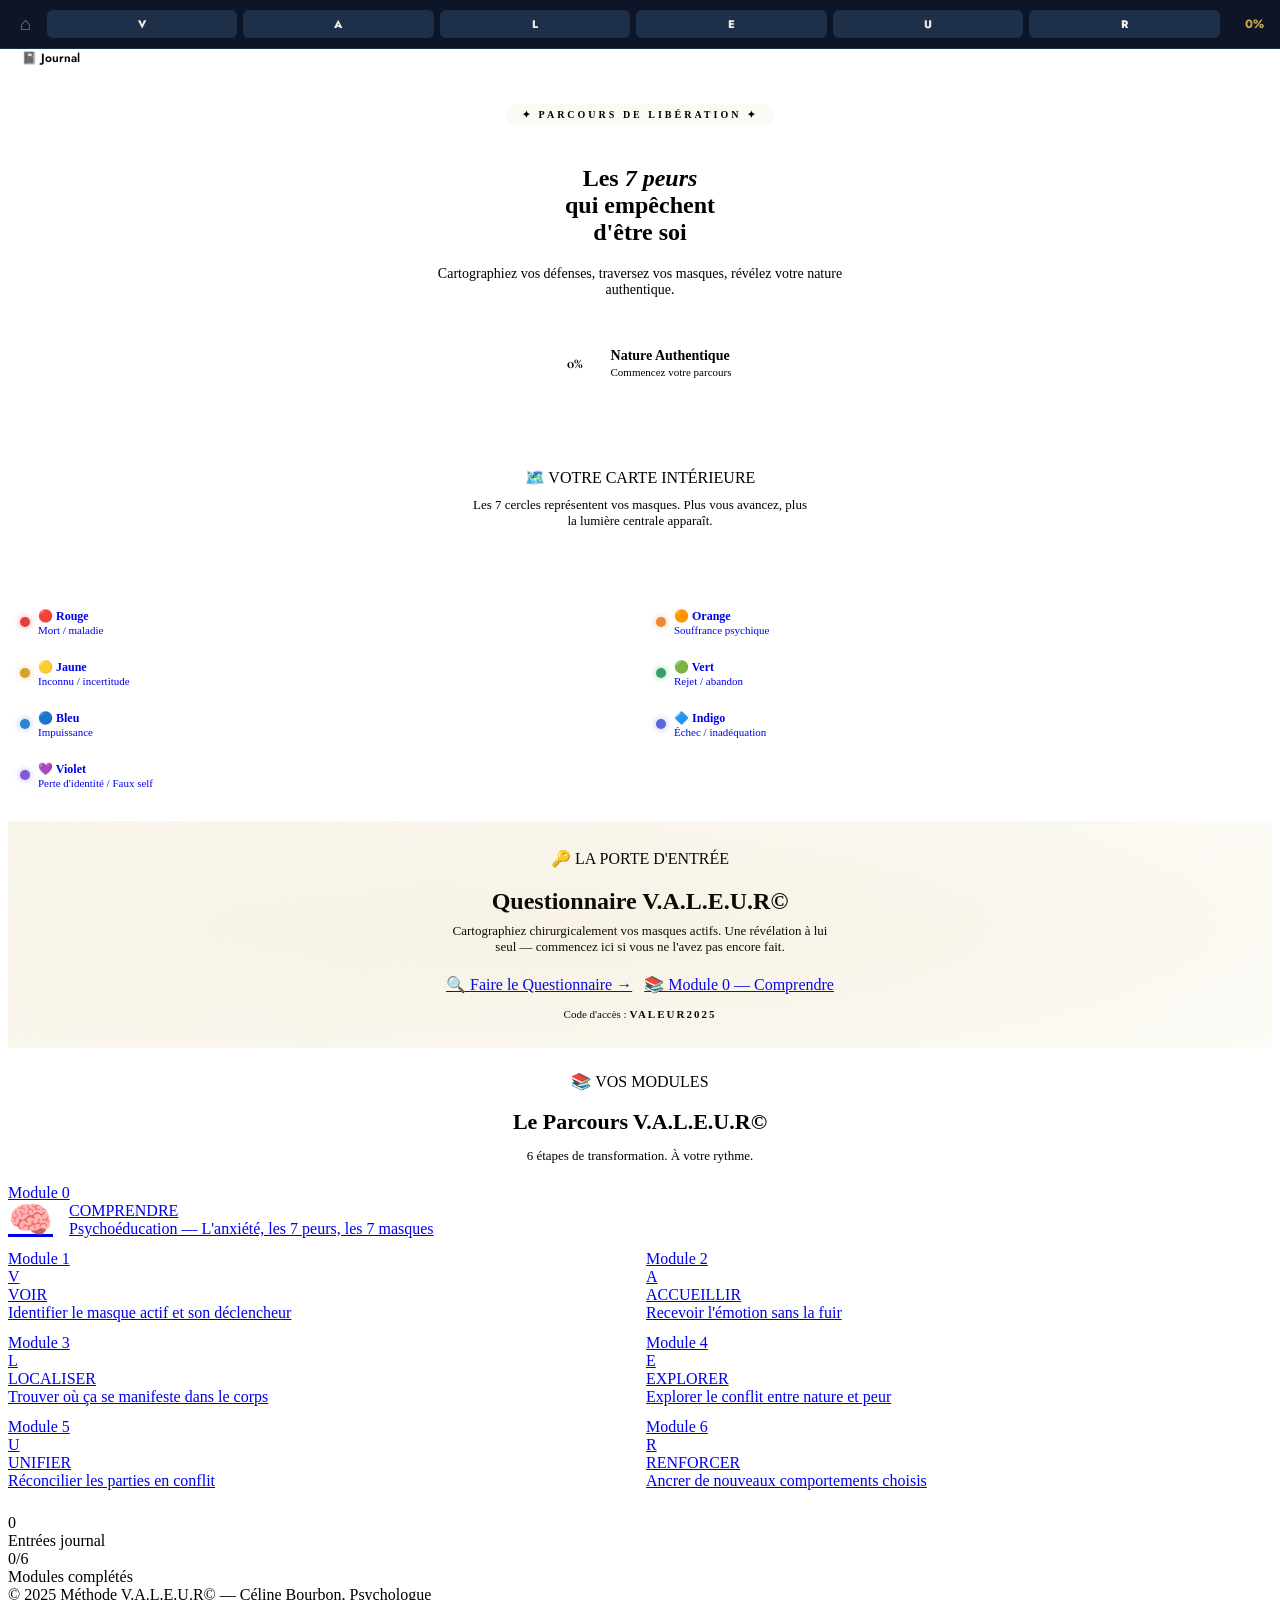
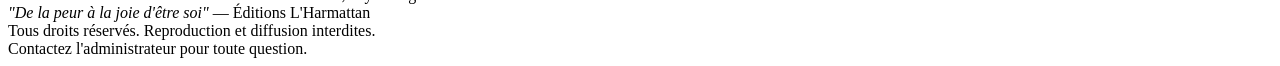
==== index.html @ 1b4cd6dc "Add files via upload" ====
<!DOCTYPE html>
<html lang="fr">
<head>
  <meta charset="UTF-8"/>
  <meta name="viewport" content="width=device-width,initial-scale=1,maximum-scale=1"/>
  <meta name="robots" content="noindex,nofollow"/>
  <meta name="description" content="Méthode V.A.L.E.U.R© — Parcours de libération des 7 peurs universelles"/>
  <title>V.A.L.E.U.R© — Tableau de Bord</title>

  <!-- Fonts -->
  <link rel="preconnect" href="https://fonts.googleapis.com"/>
  <link rel="preconnect" href="https://fonts.gstatic.com" crossorigin/>
  <link href="https://fonts.googleapis.com/css2?family=Cormorant+Garamond:ital,wght@0,300;0,400;0,600;0,700;1,400;1,600&family=Jost:wght@300;400;500;600;700;800&display=swap" rel="stylesheet"/>

  <!-- Design System -->
  <link rel="stylesheet" href="assets/css/design-system.css"/>

  <!-- valeur-config -->
  <script src="valeur-config.js"></script>

  <style>
    /* ── HERO GRADIENT ─────────────────────────────────────────── */
    .hero-section {
      text-align:center;
      padding:32px 0 24px;
    }
    .hero-eyebrow {
      display:inline-flex;
      align-items:center;
      gap:8px;
      font-size:10px;
      font-weight:700;
      letter-spacing:3px;
      text-transform:uppercase;
      color:var(--gold);
      border:1px solid var(--border-gold);
      padding:5px 16px;
      border-radius:20px;
      background:rgba(201,168,76,0.06);
      margin-bottom:20px;
    }
    .nature-badge {
      display:inline-flex;
      align-items:center;
      gap:10px;
      background:rgba(255,255,255,0.04);
      border:1px solid rgba(255,255,255,0.12);
      border-radius:var(--r-xl);
      padding:14px 24px;
      margin:24px 0 16px;
    }
    .nature-progress-ring {
      position:relative;
      width:52px; height:52px;
      flex-shrink:0;
    }
    .nature-progress-ring svg { transform:rotate(-90deg); }
    .nature-pct-text {
      position:absolute;
      inset:0;
      display:flex;
      align-items:center;
      justify-content:center;
      font-family:'Cormorant Garamond',serif;
      font-size:15px;
      font-weight:700;
      color:var(--gold);
    }
    .nature-label {
      text-align:left;
    }
    .nature-label-title {
      font-size:14px;
      font-weight:700;
      color:var(--text-bright);
      margin-bottom:2px;
    }
    .nature-label-sub {
      font-size:11px;
      color:var(--text-muted);
    }
    /* ── CARTE CONTAINER ─────────────────────────────────────── */
    .carte-section {
      margin:24px 0;
    }
    .carte-wrapper {
      position:relative;
      max-width:320px;
      margin:0 auto;
      padding:24px;
    }
    .carte-legend {
      display:grid;
      grid-template-columns:1fr 1fr;
      gap:8px;
      margin-top:16px;
    }
    .legend-item {
      display:flex;
      align-items:center;
      gap:8px;
      padding:8px 12px;
      background:var(--glass-bg);
      border:1px solid var(--glass-border);
      border-radius:var(--r-sm);
      cursor:pointer;
      transition:all var(--t-fast);
      text-decoration:none;
    }
    .legend-item:hover {
      border-color:var(--glass-border-2);
      background:var(--glass-bg-2);
    }
    .legend-dot {
      width:10px; height:10px;
      border-radius:50%;
      flex-shrink:0;
    }
    .legend-text { font-size:11px; color:var(--text-muted); }
    .legend-text strong { display:block; font-size:12px; color:var(--text-main); font-weight:600; }
    /* ── QUESTIONNAIRE CTA ────────────────────────────────────── */
    .questionnaire-cta {
      background:linear-gradient(135deg,rgba(201,168,76,0.1),rgba(201,168,76,0.04));
      border:1px solid var(--border-gold);
      border-radius:var(--r-xl);
      padding:28px 24px;
      text-align:center;
      margin:24px 0;
      position:relative;
      overflow:hidden;
    }
    .questionnaire-cta::before {
      content:'';
      position:absolute;
      top:-50%; left:-50%;
      width:200%; height:200%;
      background:radial-gradient(ellipse 40% 40% at 50% 50%,rgba(201,168,76,0.08),transparent);
      pointer-events:none;
    }
    /* ── MODULE GRID ─────────────────────────────────────────── */
    .modules-grid {
      display:grid;
      grid-template-columns:repeat(2,1fr);
      gap:12px;
    }
    .module-0-card {
      grid-column:1/-1;
    }
    @media(max-width:400px) {
      .modules-grid { grid-template-columns:1fr; }
      .module-0-card { grid-column:auto; }
      .carte-legend { grid-template-columns:1fr; }
    }
  </style>
</head>
<body>
  <div class="bg-mesh"></div>

  <!-- STICKY HEADER -->
  <header class="glass-header">
    <div class="header-logo">V.A.L.E.U.R©</div>
    <div class="header-subtitle">Méthode Céline Bourbon</div>
    <div class="header-spacer"></div>
    <button onclick="VALEUR_JOURNAL.open()" style="background:none;border:1px solid var(--border-gold);border-radius:20px;padding:5px 14px;color:var(--gold);font-size:12px;font-weight:600;cursor:pointer;font-family:'Jost',sans-serif;display:flex;align-items:center;gap:6px;">
      📓 Journal
    </button>
  </header>

  <!-- PROGRESS BAR -->
  <div id="valeur-progress-bar"></div>

  <main class="page-content">

    <!-- HERO -->
    <section class="hero-section animate-in">
      <div class="hero-eyebrow">✦ Parcours de Libération ✦</div>
      <h1 class="display-title">
        Les <em>7 peurs</em><br/>qui empêchent<br/>d'être soi
      </h1>
      <p class="text-muted" style="max-width:440px;margin:16px auto 0;font-size:14px;">
        Cartographiez vos défenses, traversez vos masques, révélez votre nature authentique.
      </p>

      <!-- NATURE AUTHENTIQUE PROGRESS -->
      <div class="nature-badge animate-in-2" id="nature-badge">
        <div class="nature-progress-ring">
          <svg width="52" height="52" viewBox="0 0 52 52">
            <circle cx="26" cy="26" r="21" fill="none" stroke="rgba(255,255,255,0.08)" stroke-width="3"/>
            <circle id="nature-ring-progress" cx="26" cy="26" r="21" fill="none"
              stroke="#c9a84c" stroke-width="3"
              stroke-dasharray="131.9" stroke-dashoffset="131.9"
              stroke-linecap="round"
              style="transition:stroke-dashoffset 1s cubic-bezier(0.34,1.56,0.64,1) 0.5s;"/>
          </svg>
          <div class="nature-pct-text" id="nature-pct-display">0%</div>
        </div>
        <div class="nature-label">
          <div class="nature-label-title">Nature Authentique</div>
          <div class="nature-label-sub" id="nature-phase-text">Commencez votre parcours</div>
        </div>
      </div>
    </section>

    <div class="gold-divider animate-in-2"></div>

    <!-- CARTE DES 7 MASQUES -->
    <section class="carte-section animate-in-3">
      <div style="text-align:center;margin-bottom:16px;">
        <div class="label-gold" style="margin-bottom:10px;">🗺️ VOTRE CARTE INTÉRIEURE</div>
        <p class="text-muted" style="font-size:13px;max-width:340px;margin:0 auto;">Les 7 cercles représentent vos masques. Plus vous avancez, plus la lumière centrale apparaît.</p>
      </div>

      <div class="glass-card glass-card-gold carte-wrapper" style="padding:20px;">
        <div id="carte-masques"></div>
      </div>

      <!-- Legend -->
      <div class="carte-legend" style="margin-top:16px;">
        <a class="legend-item" href="module1.html">
          <div class="legend-dot" style="background:#e53e3e;box-shadow:0 0 6px #e53e3e88;"></div>
          <div class="legend-text"><strong>🔴 Rouge</strong>Mort / maladie</div>
        </a>
        <a class="legend-item" href="module2.html">
          <div class="legend-dot" style="background:#ed8936;box-shadow:0 0 6px #ed893688;"></div>
          <div class="legend-text"><strong>🟠 Orange</strong>Souffrance psychique</div>
        </a>
        <a class="legend-item" href="module3.html">
          <div class="legend-dot" style="background:#d69e2e;box-shadow:0 0 6px #d69e2e88;"></div>
          <div class="legend-text"><strong>🟡 Jaune</strong>Inconnu / incertitude</div>
        </a>
        <a class="legend-item" href="module4.html">
          <div class="legend-dot" style="background:#38a169;box-shadow:0 0 6px #38a16988;"></div>
          <div class="legend-text"><strong>🟢 Vert</strong>Rejet / abandon</div>
        </a>
        <a class="legend-item" href="module5.html">
          <div class="legend-dot" style="background:#3182ce;box-shadow:0 0 6px #3182ce88;"></div>
          <div class="legend-text"><strong>🔵 Bleu</strong>Impuissance</div>
        </a>
        <a class="legend-item" href="module6.html">
          <div class="legend-dot" style="background:#5a67d8;box-shadow:0 0 6px #5a67d888;"></div>
          <div class="legend-text"><strong>🔷 Indigo</strong>Échec / inadéquation</div>
        </a>
        <a class="legend-item" style="grid-column:1/-1;" href="module7.html">
          <div class="legend-dot" style="background:#805ad5;box-shadow:0 0 6px #805ad588;"></div>
          <div class="legend-text"><strong>💜 Violet</strong>Perte d'identité / Faux self</div>
        </a>
      </div>
    </section>

    <div class="gold-divider"></div>

    <!-- QUESTIONNAIRE CTA -->
    <section class="questionnaire-cta animate-in-4">
      <div class="label-gold" style="margin:0 auto 16px;width:fit-content;">🔑 LA PORTE D'ENTRÉE</div>
      <h2 class="section-title" style="font-size:24px;margin-bottom:8px;">Questionnaire V.A.L.E.U.R©</h2>
      <p class="text-muted" style="font-size:13px;max-width:380px;margin:0 auto 20px;">
        Cartographiez chirurgicalement vos masques actifs. Une révélation à lui seul — commencez ici si vous ne l'avez pas encore fait.
      </p>
      <div style="display:flex;gap:12px;justify-content:center;flex-wrap:wrap;">
        <a href="https://celinebourbon-ux.github.io/Questionnaire-Valeur-V4/" target="_blank" rel="noopener" class="btn-primary">
          🔍 Faire le Questionnaire →
        </a>
        <a href="module0.html" class="btn-glass">
          📚 Module 0 — Comprendre
        </a>
      </div>
      <div style="margin-top:14px;font-size:11px;color:var(--text-dim);">Code d'accès : <span style="color:var(--gold);font-weight:700;letter-spacing:2px;">VALEUR2025</span></div>
    </section>

    <!-- MODULES -->
    <section style="margin-top:8px;">
      <div style="text-align:center;margin-bottom:20px;">
        <div class="label-gold" style="margin-bottom:10px;">📚 VOS MODULES</div>
        <h2 class="section-title" style="font-size:22px;margin-bottom:4px;">Le Parcours V.A.L.E.U.R©</h2>
        <p class="text-muted" style="font-size:13px;">6 étapes de transformation. À votre rythme.</p>
      </div>

      <div class="modules-grid" id="modules-grid">
        <!-- Module 0 -->
        <a href="module0.html" class="module-card module-0-card animate-in-2" style="--module-color:#c9a84c;--module-color-glow:rgba(201,168,76,0.15)">
          <div class="module-number">Module 0</div>
          <div style="display:flex;align-items:center;gap:16px;">
            <div style="font-size:36px;line-height:1;">🧠</div>
            <div>
              <div class="module-name">COMPRENDRE</div>
              <div class="module-desc">Psychoéducation — L'anxiété, les 7 peurs, les 7 masques</div>
            </div>
          </div>
        </a>
      </div>

      <div class="modules-grid" id="valeur-modules-grid" style="margin-top:12px;">
        <!-- Dynamically populated by JS -->
      </div>
    </section>

    <!-- STATS -->
    <section style="margin-top:24px;">
      <div class="stat-grid">
        <div class="stat-card animate-in-3">
          <div class="stat-value" id="stat-journal">0</div>
          <div class="stat-label">Entrées journal</div>
        </div>
        <div class="stat-card animate-in-3">
          <div class="stat-value" id="stat-modules">0/6</div>
          <div class="stat-label">Modules complétés</div>
        </div>
      </div>
    </section>

    <!-- COPYRIGHT FOOTER -->
    <footer class="copyright-footer">
      © 2025 Méthode V.A.L.E.U.R© — Céline Bourbon, Psychologue<br/>
      <em>"De la peur à la joie d'être soi"</em> — Éditions L'Harmattan<br/>
      Tous droits réservés. Reproduction et diffusion interdites.<br/>
      Contactez l'administrateur pour toute question.
    </footer>

  </main>

  <!-- SCRIPTS -->
  <script src="assets/js/journal-manager.js"></script>
  <script src="assets/js/carte-masques.js"></script>
  <script>
    /* ── INIT DASHBOARD ──────────────────────────────────────── */
    document.addEventListener('DOMContentLoaded', function() {

      // Progress bar
      VALEUR_PROGRESS.render('home');

      // Nature Authentique ring
      const pct = VALEUR_PROGRESS.getPercent();
      const circumference = 2 * Math.PI * 21;
      const ring = document.getElementById('nature-ring-progress');
      const pctDisplay = document.getElementById('nature-pct-display');
      const phaseText = document.getElementById('nature-phase-text');

      setTimeout(() => {
        if (ring) ring.style.strokeDashoffset = circumference * (1 - pct/100);
        if (pctDisplay) pctDisplay.textContent = pct + '%';
      }, 100);

      const phases = [
        [0,  'Commencez votre parcours'],
        [17, 'Module 1 en cours — VOIR'],
        [34, 'Module 2 — ACCUEILLIR'],
        [50, 'Mi-parcours — LOCALISER'],
        [67, 'Module 4 — EXPLORER'],
        [84, 'Presque là — UNIFIER'],
        [100,'Parcours complété 🌟'],
      ];
      const phase = phases.reverse().find(([p]) => pct >= p);
      if (phaseText && phase) phaseText.textContent = phase[1];

      // Build VALEUR modules grid
      const grid = document.getElementById('valeur-modules-grid');
      if (grid) {
        MODULES_DEF.forEach((mod, i) => {
          const isDone = VALEUR_PROGRESS.isDone(mod.key);
          const card = document.createElement('a');
          card.href = MODULE_URLS[mod.key];
          card.className = 'module-card animate-in-' + Math.min(i+2, 5) + (isDone?' done':'');
          card.style.cssText = `--module-color:${mod.color};--module-color-glow:${mod.color}22;`;
          card.innerHTML = `
            <div class="module-number">Module ${i+1}</div>
            <div class="module-letter">${mod.letter}</div>
            <div class="module-name">${mod.name}</div>
            <div class="module-desc">${getModuleDesc(mod.key)}</div>
          `;
          grid.appendChild(card);
        });
      }

      // Stats
      const journalStats = window.VALEUR_JOURNAL ? VALEUR_JOURNAL.getStats() : { total: 0 };
      const moduleDone = MODULES_DEF.filter(m => VALEUR_PROGRESS.isDone(m.key)).length;
      const statJournal = document.getElementById('stat-journal');
      const statModules = document.getElementById('stat-modules');
      if (statJournal) statJournal.textContent = journalStats.total;
      if (statModules) statModules.textContent = moduleDone + '/6';

      // Update stats when journal changes
      window.addEventListener('valeur:journal-updated', function(e) {
        if (statJournal) statJournal.textContent = e.detail.entries.length;
      });
    });

    function getModuleDesc(key) {
      const descs = {
        module1: 'Identifier le masque actif et son déclencheur',
        module2: 'Recevoir l\'émotion sans la fuir',
        module3: 'Trouver où ça se manifeste dans le corps',
        module4: 'Explorer le conflit entre nature et peur',
        module5: 'Réconcilier les parties en conflit',
        module6: 'Ancrer de nouveaux comportements choisis',
      };
      return descs[key] || '';
    }
  </script>
</body>
</html>
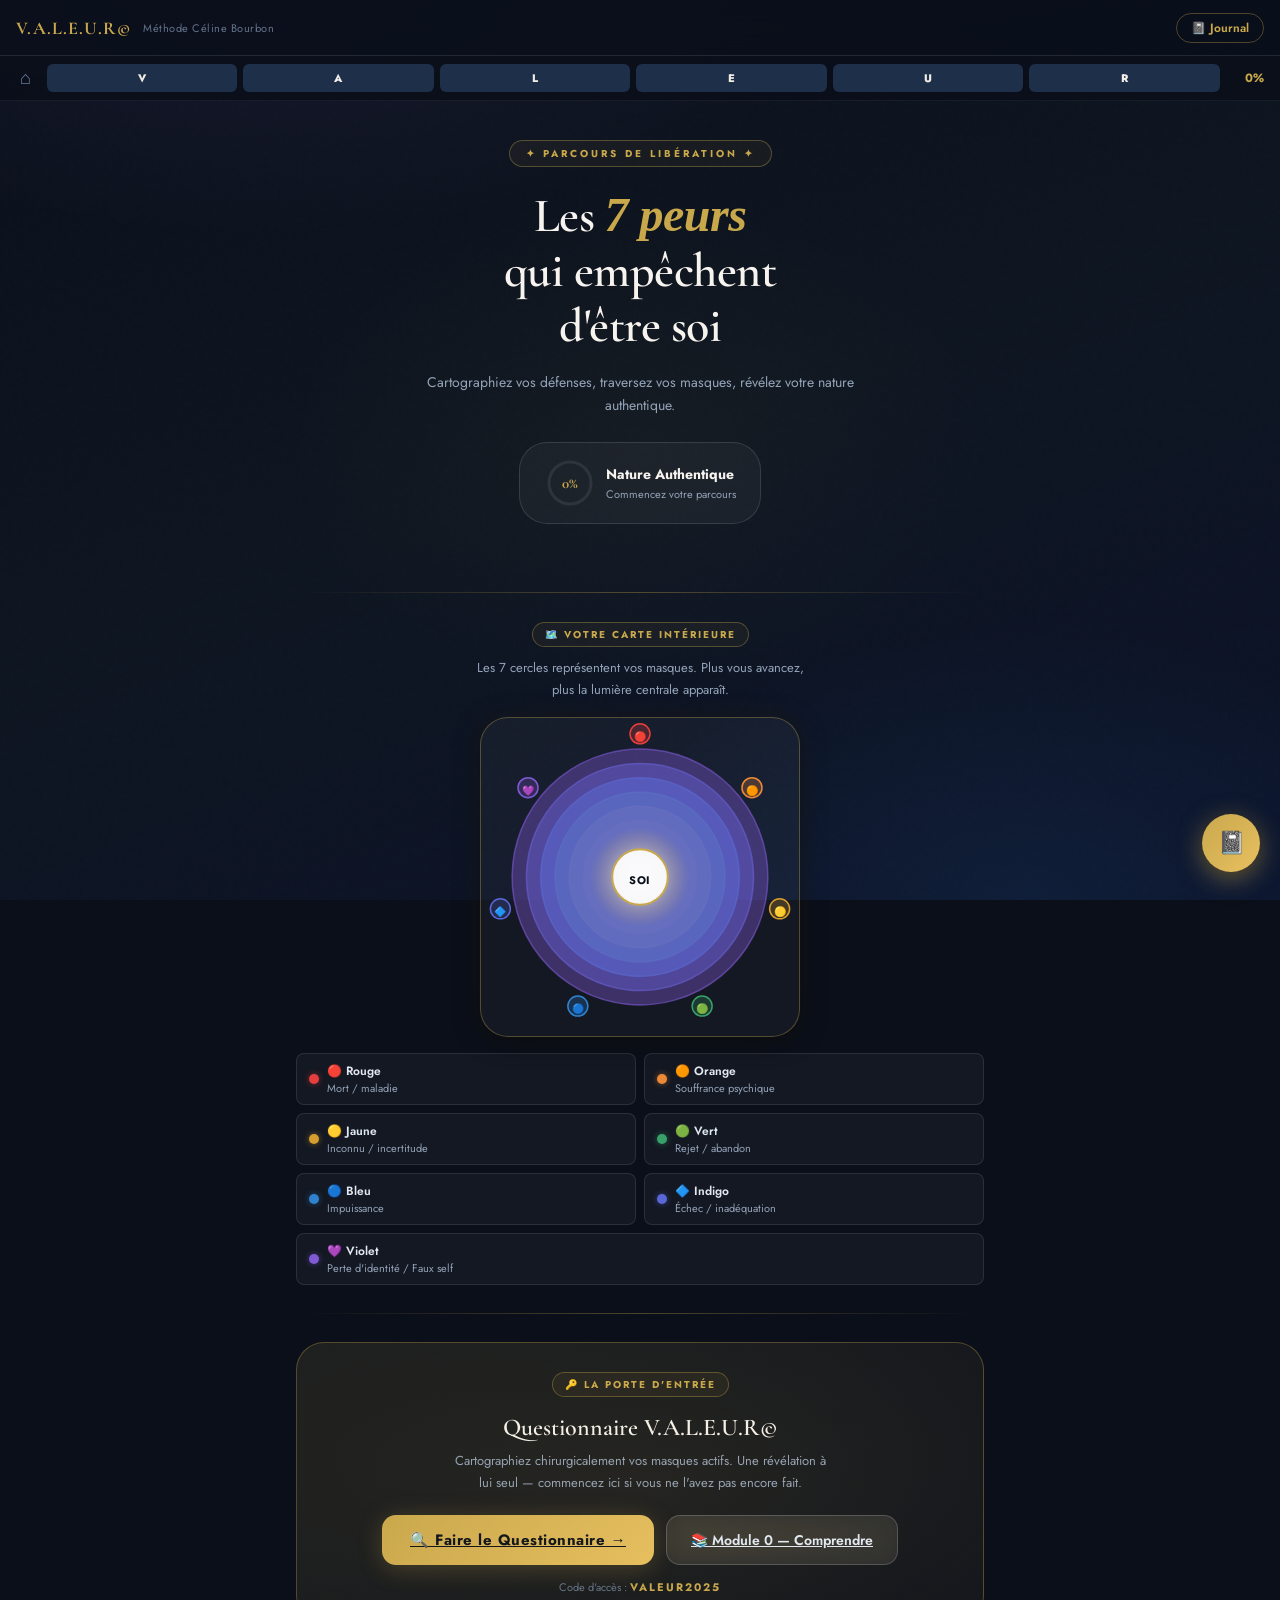
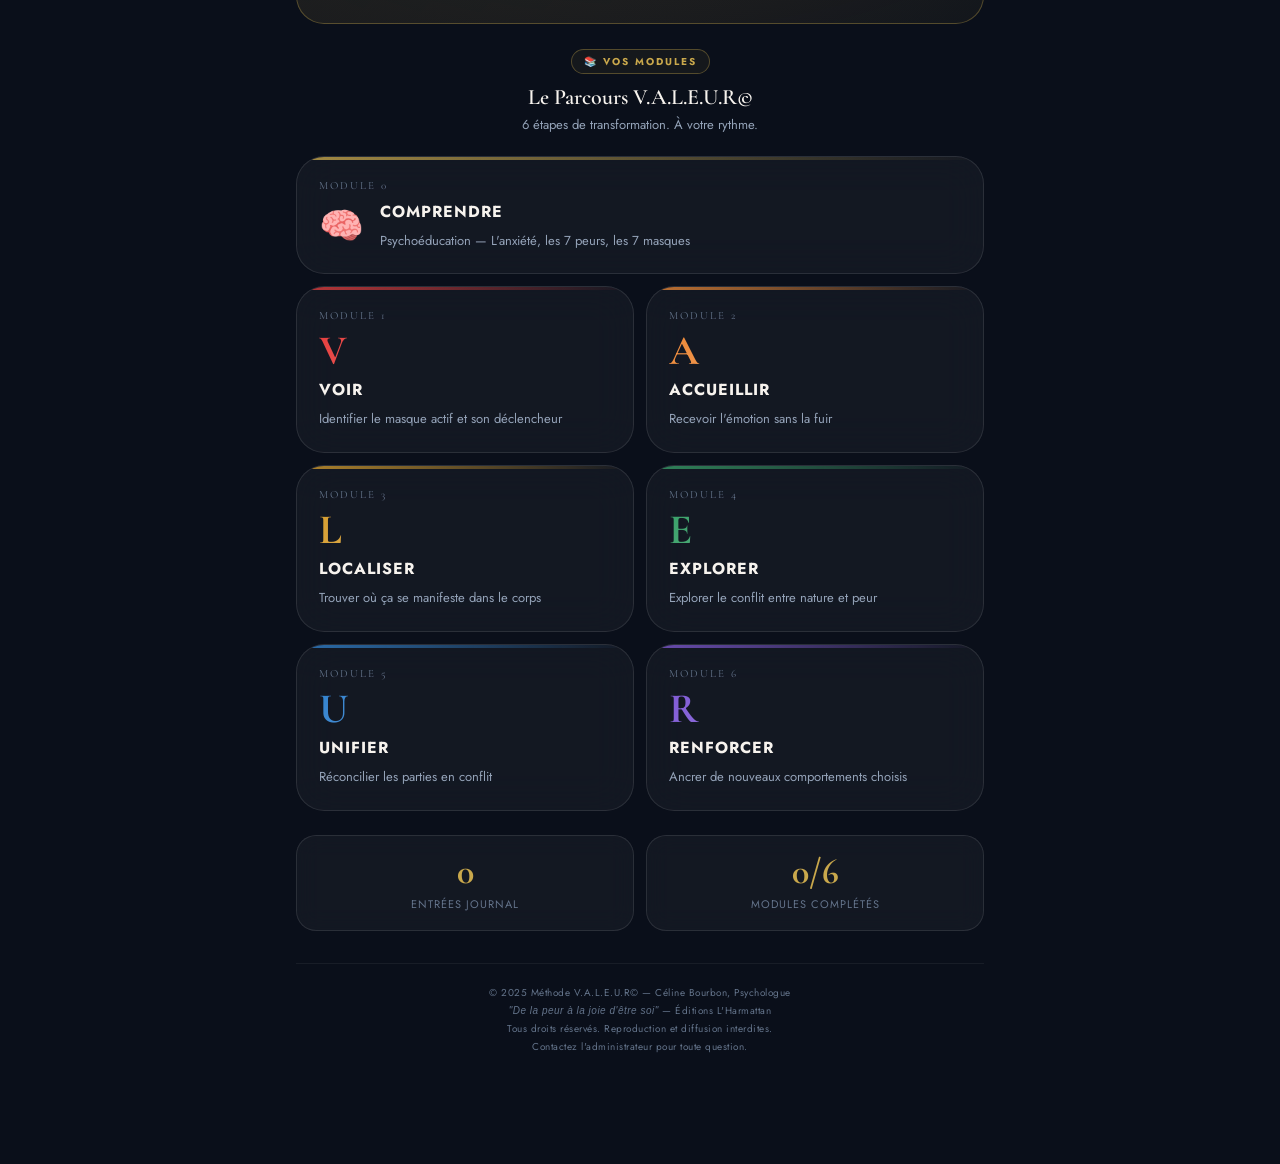
==== commit efad4959: "Add files via upload" ====
--- a/index.html
+++ b/index.html
@@ -13,7 +13,746 @@
   <link href="https://fonts.googleapis.com/css2?family=Cormorant+Garamond:ital,wght@0,300;0,400;0,600;0,700;1,400;1,600&family=Jost:wght@300;400;500;600;700;800&display=swap" rel="stylesheet"/>
 
   <!-- Design System -->
-  <link rel="stylesheet" href="assets/css/design-system.css"/>
+  <style>
+/* ═══════════════════════════════════════════════════════════════════
+   DESIGN SYSTEM — V.A.L.E.U.R© Premium Glassmorphism
+   © 2025 Méthode V.A.L.E.U.R© — Céline Bourbon, Psychologue
+   "De la peur à la joie d'être soi" — Éditions L'Harmattan
+   Tous droits réservés. Reproduction interdite.
+   ═══════════════════════════════════════════════════════════════════ */
+
+/* ── GOOGLE FONTS ─────────────────────────────────────────────────── */
+@import url('https://fonts.googleapis.com/css2?family=Cormorant+Garamond:ital,wght@0,300;0,400;0,600;0,700;1,400;1,600&family=Jost:wght@300;400;500;600;700;800&display=swap');
+
+/* ── CSS VARIABLES ────────────────────────────────────────────────── */
+:root {
+  /* Backgrounds */
+  --bg-void:      #050a12;
+  --bg-deep:      #0a0f1a;
+  --bg-mid:       #111827;
+  --bg-surface:   #1a2235;
+  --bg-raised:    #243047;
+
+  /* Glass */
+  --glass-bg:     rgba(255,255,255,0.04);
+  --glass-bg-2:   rgba(255,255,255,0.07);
+  --glass-bg-3:   rgba(255,255,255,0.11);
+  --glass-border: rgba(255,255,255,0.10);
+  --glass-border-2: rgba(255,255,255,0.18);
+  --glass-glow:   rgba(201,168,76,0.12);
+
+  /* Gold */
+  --gold:         #c9a84c;
+  --gold-light:   #f0d080;
+  --gold-dim:     rgba(201,168,76,0.3);
+  --gold-glow:    rgba(201,168,76,0.15);
+
+  /* Text */
+  --text-bright:  #f7f3ee;
+  --text-main:    #e2e8f0;
+  --text-muted:   #94a3b8;
+  --text-dim:     #64748b;
+
+  /* 7 Masques */
+  --rouge:        #e53e3e;
+  --rouge-glow:   rgba(229,62,62,0.25);
+  --orange:       #ed8936;
+  --orange-glow:  rgba(237,137,54,0.25);
+  --jaune:        #d69e2e;
+  --jaune-glow:   rgba(214,158,46,0.25);
+  --vert:         #38a169;
+  --vert-glow:    rgba(56,161,105,0.25);
+  --bleu:         #3182ce;
+  --bleu-glow:    rgba(49,130,206,0.25);
+  --indigo:       #5a67d8;
+  --indigo-glow:  rgba(90,103,216,0.25);
+  --violet:       #805ad5;
+  --violet-glow:  rgba(128,90,213,0.25);
+
+  /* Borders */
+  --border-dim:   rgba(255,255,255,0.06);
+  --border-mid:   rgba(255,255,255,0.10);
+  --border-gold:  rgba(201,168,76,0.35);
+
+  /* Radius */
+  --r-sm:  8px;
+  --r-md:  14px;
+  --r-lg:  20px;
+  --r-xl:  28px;
+  --r-2xl: 36px;
+
+  /* Shadows */
+  --shadow-sm:   0 2px 8px rgba(0,0,0,0.4);
+  --shadow-md:   0 4px 24px rgba(0,0,0,0.5);
+  --shadow-lg:   0 8px 40px rgba(0,0,0,0.6);
+  --shadow-gold: 0 4px 24px rgba(201,168,76,0.25);
+  --shadow-glow: 0 0 40px rgba(201,168,76,0.12);
+
+  /* Blur */
+  --blur-sm: blur(12px);
+  --blur-md: blur(20px);
+  --blur-lg: blur(32px);
+
+  /* Transitions */
+  --ease-out:   cubic-bezier(0.16,1,0.3,1);
+  --ease-spring:cubic-bezier(0.34,1.56,0.64,1);
+  --ease-inout: cubic-bezier(0.4,0,0.2,1);
+  --t-fast:  0.15s;
+  --t-mid:   0.3s;
+  --t-slow:  0.5s;
+}
+
+/* ── RESET ────────────────────────────────────────────────────────── */
+*,*::before,*::after { box-sizing:border-box; margin:0; padding:0; }
+html { scroll-behavior:smooth; -webkit-text-size-adjust:100%; }
+body {
+  font-family:'Jost',sans-serif;
+  background:var(--bg-deep);
+  color:var(--text-main);
+  min-height:100vh;
+  overflow-x:hidden;
+  -webkit-font-smoothing:antialiased;
+}
+
+/* ── ANTI-COPY PROTECTION ──────────────────────────────────────────── */
+body {
+  -webkit-user-select:none;
+  -moz-user-select:none;
+  -ms-user-select:none;
+  user-select:none;
+}
+input, textarea { user-select:text !important; }
+
+/* ── BACKGROUND MESH ──────────────────────────────────────────────── */
+.bg-mesh {
+  position:fixed; inset:0; z-index:-1;
+  background:
+    radial-gradient(ellipse 80% 60% at 20% -10%, rgba(128,90,213,0.12) 0%, transparent 60%),
+    radial-gradient(ellipse 60% 50% at 80% 100%, rgba(49,130,206,0.10) 0%, transparent 60%),
+    radial-gradient(ellipse 40% 40% at 50% 50%, rgba(201,168,76,0.04) 0%, transparent 70%),
+    linear-gradient(160deg, #0a0f1a 0%, #0d1520 50%, #0a1128 100%);
+}
+.bg-mesh::after {
+  content:'';
+  position:absolute; inset:0;
+  background-image:url("data:image/svg+xml,%3Csvg viewBox='0 0 200 200' xmlns='http://www.w3.org/2000/svg'%3E%3Cfilter id='noise'%3E%3CfeTurbulence type='fractalNoise' baseFrequency='0.9' numOctaves='4' stitchTiles='stitch'/%3E%3C/filter%3E%3Crect width='100%25' height='100%25' filter='url(%23noise)' opacity='0.035'/%3E%3C/svg%3E");
+  opacity:0.4; pointer-events:none;
+}
+
+/* ── GLASS CARD ───────────────────────────────────────────────────── */
+.glass {
+  background:var(--glass-bg);
+  backdrop-filter:var(--blur-md);
+  -webkit-backdrop-filter:var(--blur-md);
+  border:1px solid var(--glass-border);
+  border-radius:var(--r-lg);
+}
+.glass-2 {
+  background:var(--glass-bg-2);
+  backdrop-filter:var(--blur-md);
+  -webkit-backdrop-filter:var(--blur-md);
+  border:1px solid var(--glass-border-2);
+  border-radius:var(--r-lg);
+}
+.glass-card {
+  background:var(--glass-bg);
+  backdrop-filter:var(--blur-md);
+  -webkit-backdrop-filter:var(--blur-md);
+  border:1px solid var(--glass-border);
+  border-radius:var(--r-xl);
+  box-shadow:var(--shadow-md);
+  padding:24px;
+  transition:border-color var(--t-mid) var(--ease-out),
+             box-shadow var(--t-mid) var(--ease-out),
+             transform var(--t-mid) var(--ease-out);
+}
+.glass-card:hover {
+  border-color:rgba(255,255,255,0.16);
+  box-shadow:var(--shadow-lg), var(--shadow-glow);
+  transform:translateY(-2px);
+}
+.glass-card-gold {
+  border-color:var(--border-gold);
+  box-shadow:var(--shadow-md), 0 0 30px rgba(201,168,76,0.08);
+}
+
+/* ── STICKY GLASS HEADER ──────────────────────────────────────────── */
+.glass-header {
+  position:fixed;
+  top:0; left:0; right:0;
+  z-index:200;
+  background:rgba(10,15,26,0.85);
+  backdrop-filter:var(--blur-md);
+  -webkit-backdrop-filter:var(--blur-md);
+  border-bottom:1px solid var(--glass-border);
+  height:56px;
+  display:flex;
+  align-items:center;
+  padding:0 16px;
+  gap:12px;
+}
+.header-logo {
+  font-family:'Cormorant Garamond',serif;
+  color:var(--gold);
+  font-size:18px;
+  font-weight:700;
+  letter-spacing:1px;
+  white-space:nowrap;
+}
+.header-subtitle {
+  font-size:11px;
+  color:var(--text-dim);
+  white-space:nowrap;
+  font-weight:400;
+  letter-spacing:0.5px;
+}
+.header-spacer { flex:1; }
+.header-progress-mini {
+  display:flex;
+  align-items:center;
+  gap:6px;
+}
+
+/* ── PROGRESS BAR (sticky override) ─────────────────────────────── */
+#valeur-progress-bar {
+  position:fixed !important;
+  top:56px !important;
+  left:0; right:0;
+  z-index:190;
+  background:rgba(10,15,26,0.9) !important;
+  backdrop-filter:var(--blur-sm);
+  -webkit-backdrop-filter:var(--blur-sm);
+  border-bottom:1px solid var(--border-dim) !important;
+  padding:8px 16px !important;
+}
+
+/* ── PAGE LAYOUT ──────────────────────────────────────────────────── */
+.page-content {
+  padding-top:108px; /* header + progress bar */
+  padding-bottom:100px;
+  max-width:720px;
+  margin:0 auto;
+  padding-left:16px;
+  padding-right:16px;
+}
+
+/* ── TYPOGRAPHY ───────────────────────────────────────────────────── */
+.display-title {
+  font-family:'Cormorant Garamond',serif;
+  font-size:clamp(28px,6vw,48px);
+  font-weight:600;
+  line-height:1.15;
+  color:var(--text-bright);
+  letter-spacing:-0.5px;
+}
+.display-title em {
+  color:var(--gold);
+  font-style:italic;
+}
+.section-title {
+  font-family:'Cormorant Garamond',serif;
+  font-size:clamp(20px,4vw,28px);
+  font-weight:600;
+  color:var(--text-bright);
+  margin-bottom:16px;
+}
+.label-gold {
+  display:inline-flex;
+  align-items:center;
+  gap:6px;
+  font-size:10px;
+  font-weight:700;
+  letter-spacing:2px;
+  text-transform:uppercase;
+  color:var(--gold);
+  border:1px solid var(--border-gold);
+  padding:4px 12px;
+  border-radius:20px;
+  background:rgba(201,168,76,0.06);
+}
+.text-muted { color:var(--text-muted); font-size:14px; line-height:1.7; }
+.text-dim { color:var(--text-dim); font-size:13px; }
+
+/* ── BUTTONS ──────────────────────────────────────────────────────── */
+.btn-primary {
+  display:inline-flex;
+  align-items:center;
+  justify-content:center;
+  gap:8px;
+  background:linear-gradient(135deg,var(--gold),#e8c060);
+  color:#0a0f1a;
+  border:none;
+  border-radius:var(--r-md);
+  padding:14px 28px;
+  font-family:'Jost',sans-serif;
+  font-size:15px;
+  font-weight:700;
+  cursor:pointer;
+  letter-spacing:0.5px;
+  box-shadow:var(--shadow-gold);
+  transition:all var(--t-mid) var(--ease-spring);
+}
+.btn-primary:hover {
+  transform:translateY(-2px) scale(1.02);
+  box-shadow:0 8px 32px rgba(201,168,76,0.45);
+}
+.btn-primary:active { transform:scale(0.98); }
+
+.btn-glass {
+  display:inline-flex;
+  align-items:center;
+  justify-content:center;
+  gap:8px;
+  background:var(--glass-bg-2);
+  backdrop-filter:var(--blur-sm);
+  color:var(--text-main);
+  border:1px solid var(--glass-border-2);
+  border-radius:var(--r-md);
+  padding:12px 24px;
+  font-family:'Jost',sans-serif;
+  font-size:14px;
+  font-weight:600;
+  cursor:pointer;
+  transition:all var(--t-mid) var(--ease-out);
+}
+.btn-glass:hover {
+  background:var(--glass-bg-3);
+  border-color:rgba(255,255,255,0.25);
+  transform:translateY(-1px);
+}
+
+.btn-ghost {
+  background:none;
+  border:1px solid var(--border-dim);
+  color:var(--text-muted);
+  border-radius:var(--r-md);
+  padding:10px 20px;
+  font-family:'Jost',sans-serif;
+  font-size:13px;
+  font-weight:500;
+  cursor:pointer;
+  transition:all var(--t-fast) var(--ease-out);
+}
+.btn-ghost:hover { border-color:var(--glass-border-2); color:var(--text-main); }
+
+/* ── FAB — FLOATING ACTION BUTTON ────────────────────────────────── */
+.fab {
+  position:fixed;
+  bottom:28px;
+  right:20px;
+  z-index:300;
+  width:58px;
+  height:58px;
+  border-radius:50%;
+  background:linear-gradient(135deg,var(--gold),#e8c060);
+  border:none;
+  cursor:pointer;
+  display:flex;
+  align-items:center;
+  justify-content:center;
+  font-size:22px;
+  box-shadow:0 6px 24px rgba(201,168,76,0.5), 0 2px 8px rgba(0,0,0,0.5);
+  animation:fab-float 3s ease-in-out infinite;
+  transition:transform var(--t-mid) var(--ease-spring), box-shadow var(--t-mid);
+}
+.fab:hover {
+  transform:scale(1.12) translateY(-2px);
+  box-shadow:0 10px 36px rgba(201,168,76,0.65), 0 2px 12px rgba(0,0,0,0.5);
+  animation:none;
+}
+.fab:active { transform:scale(0.94); }
+@keyframes fab-float {
+  0%,100% { transform:translateY(0); }
+  50%      { transform:translateY(-6px); }
+}
+
+/* ── MODAL OVERLAY ────────────────────────────────────────────────── */
+.modal-overlay {
+  position:fixed;
+  inset:0;
+  z-index:400;
+  background:rgba(5,10,18,0.85);
+  backdrop-filter:blur(8px);
+  -webkit-backdrop-filter:blur(8px);
+  display:flex;
+  align-items:flex-end;
+  justify-content:center;
+  padding:16px;
+  opacity:0;
+  visibility:hidden;
+  transition:all var(--t-mid) var(--ease-out);
+}
+.modal-overlay.open {
+  opacity:1;
+  visibility:visible;
+}
+.modal-sheet {
+  background:rgba(15,22,38,0.95);
+  backdrop-filter:var(--blur-lg);
+  -webkit-backdrop-filter:var(--blur-lg);
+  border:1px solid var(--glass-border-2);
+  border-radius:var(--r-2xl) var(--r-2xl) var(--r-lg) var(--r-lg);
+  width:100%;
+  max-width:600px;
+  max-height:90vh;
+  overflow-y:auto;
+  padding:28px 24px;
+  transform:translateY(40px);
+  transition:transform var(--t-mid) var(--ease-spring);
+  box-shadow:0 -8px 60px rgba(0,0,0,0.6);
+}
+.modal-overlay.open .modal-sheet {
+  transform:translateY(0);
+}
+.modal-handle {
+  width:40px;
+  height:4px;
+  background:var(--glass-border-2);
+  border-radius:2px;
+  margin:0 auto 20px;
+}
+
+/* ── JOURNAL FORM ─────────────────────────────────────────────────── */
+.journal-step {
+  background:var(--glass-bg);
+  border:1px solid var(--glass-border);
+  border-radius:var(--r-lg);
+  padding:18px;
+  margin-bottom:12px;
+  transition:border-color var(--t-mid);
+}
+.journal-step.active {
+  border-color:var(--border-gold);
+  background:rgba(201,168,76,0.04);
+}
+.journal-step-header {
+  display:flex;
+  align-items:center;
+  gap:12px;
+  margin-bottom:10px;
+}
+.journal-letter {
+  width:34px;
+  height:34px;
+  border-radius:10px;
+  background:linear-gradient(135deg,var(--gold),#e8c060);
+  color:#0a0f1a;
+  font-size:16px;
+  font-weight:800;
+  display:flex;
+  align-items:center;
+  justify-content:center;
+  flex-shrink:0;
+  font-family:'Cormorant Garamond',serif;
+}
+.journal-label {
+  font-weight:700;
+  font-size:13px;
+  color:var(--text-bright);
+}
+.journal-sublabel {
+  font-size:11px;
+  color:var(--text-dim);
+  line-height:1.5;
+}
+.journal-textarea {
+  width:100%;
+  background:rgba(255,255,255,0.03);
+  border:1px solid var(--border-dim);
+  border-radius:var(--r-sm);
+  color:var(--text-main);
+  font-family:'Jost',sans-serif;
+  font-size:14px;
+  line-height:1.7;
+  padding:12px 14px;
+  resize:vertical;
+  min-height:80px;
+  transition:border-color var(--t-fast);
+  user-select:text;
+}
+.journal-textarea:focus {
+  outline:none;
+  border-color:var(--border-gold);
+  background:rgba(201,168,76,0.03);
+}
+.journal-textarea::placeholder { color:var(--text-dim); }
+
+/* ── MASQUE SELECTOR ──────────────────────────────────────────────── */
+.masque-grid {
+  display:grid;
+  grid-template-columns:repeat(7,1fr);
+  gap:8px;
+}
+.masque-chip {
+  aspect-ratio:1;
+  border-radius:10px;
+  background:var(--glass-bg);
+  border:2px solid transparent;
+  cursor:pointer;
+  display:flex;
+  flex-direction:column;
+  align-items:center;
+  justify-content:center;
+  gap:4px;
+  transition:all var(--t-mid) var(--ease-spring);
+  font-size:18px;
+}
+.masque-chip:hover { transform:scale(1.1); }
+.masque-chip.selected {
+  border-color:currentColor;
+  transform:scale(1.08);
+}
+.masque-chip-dot {
+  width:8px;
+  height:8px;
+  border-radius:50%;
+}
+
+/* ── MODULE CARDS ─────────────────────────────────────────────────── */
+.module-card {
+  position:relative;
+  background:var(--glass-bg);
+  backdrop-filter:var(--blur-md);
+  -webkit-backdrop-filter:var(--blur-md);
+  border:1px solid var(--glass-border);
+  border-radius:var(--r-xl);
+  padding:22px;
+  overflow:hidden;
+  transition:all var(--t-mid) var(--ease-out);
+  cursor:pointer;
+  text-decoration:none;
+  display:block;
+}
+.module-card::before {
+  content:'';
+  position:absolute;
+  top:0; left:0; right:0;
+  height:3px;
+  background:linear-gradient(90deg,var(--module-color,var(--gold)),transparent);
+  opacity:0.8;
+}
+.module-card:hover {
+  border-color:rgba(255,255,255,0.16);
+  transform:translateY(-3px);
+  box-shadow:0 12px 40px rgba(0,0,0,0.4), 0 0 0 1px rgba(255,255,255,0.08);
+}
+.module-card.done::after {
+  content:'✓';
+  position:absolute;
+  top:14px; right:16px;
+  width:26px; height:26px;
+  border-radius:50%;
+  background:linear-gradient(135deg,var(--gold),#e8c060);
+  color:#0a0f1a;
+  font-weight:900;
+  font-size:13px;
+  display:flex;
+  align-items:center;
+  justify-content:center;
+}
+.module-number {
+  font-family:'Cormorant Garamond',serif;
+  font-size:11px;
+  font-weight:400;
+  letter-spacing:2px;
+  text-transform:uppercase;
+  color:var(--text-dim);
+  margin-bottom:8px;
+}
+.module-letter {
+  font-family:'Cormorant Garamond',serif;
+  font-size:42px;
+  font-weight:700;
+  line-height:1;
+  margin-bottom:6px;
+  background:linear-gradient(135deg,var(--module-color,var(--gold)),color-mix(in srgb,var(--module-color,var(--gold)) 60%,white));
+  -webkit-background-clip:text;
+  -webkit-text-fill-color:transparent;
+  background-clip:text;
+}
+.module-name {
+  font-size:16px;
+  font-weight:700;
+  color:var(--text-bright);
+  letter-spacing:1px;
+  text-transform:uppercase;
+  margin-bottom:8px;
+}
+.module-desc { font-size:13px; color:var(--text-muted); line-height:1.6; }
+
+/* ── STAT CARDS ───────────────────────────────────────────────────── */
+.stat-grid {
+  display:grid;
+  grid-template-columns:repeat(2,1fr);
+  gap:12px;
+}
+.stat-card {
+  background:var(--glass-bg);
+  backdrop-filter:var(--blur-sm);
+  border:1px solid var(--glass-border);
+  border-radius:var(--r-lg);
+  padding:18px;
+  text-align:center;
+}
+.stat-value {
+  font-family:'Cormorant Garamond',serif;
+  font-size:36px;
+  font-weight:700;
+  color:var(--gold);
+  line-height:1;
+  margin-bottom:6px;
+}
+.stat-label { font-size:11px; color:var(--text-dim); letter-spacing:1px; text-transform:uppercase; }
+
+/* ── CONFETTI SYSTEM ──────────────────────────────────────────────── */
+.confetti-canvas {
+  position:fixed;
+  inset:0;
+  z-index:9999;
+  pointer-events:none;
+}
+
+/* ── ANIMATIONS ───────────────────────────────────────────────────── */
+@keyframes fadeInUp {
+  from { opacity:0; transform:translateY(24px); }
+  to   { opacity:1; transform:translateY(0); }
+}
+@keyframes fadeIn {
+  from { opacity:0; }
+  to   { opacity:1; }
+}
+@keyframes scaleIn {
+  from { opacity:0; transform:scale(0.92); }
+  to   { opacity:1; transform:scale(1); }
+}
+@keyframes shimmer {
+  0%   { background-position:-200% center; }
+  100% { background-position:200% center; }
+}
+@keyframes pulse-gold {
+  0%,100% { box-shadow:0 0 0 0 rgba(201,168,76,0.4); }
+  50%      { box-shadow:0 0 0 8px rgba(201,168,76,0); }
+}
+
+.animate-in { animation:fadeInUp 0.6s var(--ease-spring) both; }
+.animate-in-2 { animation:fadeInUp 0.6s var(--ease-spring) 0.1s both; }
+.animate-in-3 { animation:fadeInUp 0.6s var(--ease-spring) 0.2s both; }
+.animate-in-4 { animation:fadeInUp 0.6s var(--ease-spring) 0.3s both; }
+.animate-in-5 { animation:fadeInUp 0.6s var(--ease-spring) 0.4s both; }
+
+/* ── DIVIDER ──────────────────────────────────────────────────────── */
+.gold-divider {
+  height:1px;
+  background:linear-gradient(90deg,transparent,var(--border-gold),transparent);
+  margin:28px 0;
+}
+
+/* ── TOAST / NOTIFICATION ────────────────────────────────────────── */
+.toast {
+  position:fixed;
+  bottom:96px;
+  left:50%;
+  transform:translateX(-50%) translateY(20px);
+  background:rgba(15,22,38,0.95);
+  backdrop-filter:var(--blur-md);
+  border:1px solid var(--border-gold);
+  border-radius:var(--r-lg);
+  padding:12px 20px;
+  font-size:14px;
+  font-weight:600;
+  color:var(--text-bright);
+  opacity:0;
+  transition:all var(--t-mid) var(--ease-spring);
+  white-space:nowrap;
+  z-index:350;
+  box-shadow:var(--shadow-gold);
+}
+.toast.show {
+  opacity:1;
+  transform:translateX(-50%) translateY(0);
+}
+
+/* ── COPYRIGHT FOOTER ────────────────────────────────────────────── */
+.copyright-footer {
+  text-align:center;
+  padding:20px 16px 8px;
+  font-size:10px;
+  color:var(--text-dim);
+  letter-spacing:0.5px;
+  line-height:1.8;
+  border-top:1px solid var(--border-dim);
+  margin-top:32px;
+}
+.copyright-footer a { color:var(--gold); text-decoration:none; }
+
+/* ── SCROLLBAR ────────────────────────────────────────────────────── */
+::-webkit-scrollbar { width:4px; }
+::-webkit-scrollbar-track { background:transparent; }
+::-webkit-scrollbar-thumb { background:var(--border-mid); border-radius:2px; }
+::-webkit-scrollbar-thumb:hover { background:var(--glass-border-2); }
+
+/* ── MOBILE RESPONSIVE ────────────────────────────────────────────── */
+@media (max-width:480px) {
+  .glass-card { padding:18px; border-radius:var(--r-lg); }
+  .stat-grid { grid-template-columns:1fr 1fr; gap:8px; }
+  .masque-grid { gap:6px; }
+  .page-content { padding-top:100px; padding-left:12px; padding-right:12px; }
+}
+
+/* ── MODULE PAGE SPECIFICS ────────────────────────────────────────── */
+.module-hero {
+  border-radius:var(--r-xl);
+  padding:32px 24px;
+  margin-bottom:24px;
+  position:relative;
+  overflow:hidden;
+}
+.module-hero::before {
+  content:'';
+  position:absolute;
+  inset:0;
+  background:radial-gradient(ellipse 70% 60% at 30% 50%,var(--module-color-glow,rgba(201,168,76,0.15)),transparent 70%);
+  pointer-events:none;
+}
+.exercise-card {
+  background:var(--glass-bg);
+  border:1px solid var(--glass-border);
+  border-radius:var(--r-lg);
+  padding:20px;
+  margin-bottom:12px;
+  transition:all var(--t-mid);
+}
+.exercise-number {
+  width:28px; height:28px;
+  border-radius:8px;
+  background:linear-gradient(135deg,var(--module-color,var(--gold)),color-mix(in srgb,var(--module-color,var(--gold)) 70%,white));
+  color:#0a0f1a;
+  font-weight:800;
+  font-size:13px;
+  display:inline-flex;
+  align-items:center;
+  justify-content:center;
+  margin-right:12px;
+  flex-shrink:0;
+}
+.step-item {
+  display:flex;
+  align-items:flex-start;
+  gap:14px;
+  padding:16px 0;
+  border-bottom:1px solid var(--border-dim);
+}
+.step-item:last-child { border-bottom:none; }
+.step-dot {
+  width:10px; height:10px;
+  border-radius:50%;
+  background:var(--module-color,var(--gold));
+  margin-top:5px;
+  flex-shrink:0;
+  box-shadow:0 0 8px var(--module-color,var(--gold));
+}
+
+</style>
 
   <!-- valeur-config -->
   <script src="valeur-config.js"></script>
@@ -319,8 +1058,569 @@
   </main>
 
   <!-- SCRIPTS -->
-  <script src="assets/js/journal-manager.js"></script>
-  <script src="assets/js/carte-masques.js"></script>
+  <script>
+/* ═══════════════════════════════════════════════════════════════════
+   JOURNAL-MANAGER.JS — Journal Universel V.A.L.E.U.R©
+   © 2025 Méthode V.A.L.E.U.R© — Céline Bourbon, Psychologue
+   Tous droits réservés.
+   ═══════════════════════════════════════════════════════════════════ */
+
+(function() {
+  'use strict';
+
+  const LS_KEY = 'valeur_journal_entries';
+  const MASQUES = [
+    { id:'rouge',  emoji:'🔴', color:'#e53e3e', label:'Rouge',  peur:'Mort / maladie' },
+    { id:'orange', emoji:'🟠', color:'#ed8936', label:'Orange', peur:'Souffrance psychique' },
+    { id:'jaune',  emoji:'🟡', color:'#d69e2e', label:'Jaune',  peur:'Inconnu / incertitude' },
+    { id:'vert',   emoji:'🟢', color:'#38a169', label:'Vert',   peur:'Rejet / abandon' },
+    { id:'bleu',   emoji:'🔵', color:'#3182ce', label:'Bleu',   peur:'Impuissance' },
+    { id:'indigo', emoji:'🔷', color:'#5a67d8', label:'Indigo', peur:'Échec / inadéquation' },
+    { id:'violet', emoji:'💜', color:'#805ad5', label:'Violet', peur:'Perte d\'identité' },
+  ];
+
+  const STEPS = [
+    { letter:'V', name:'VOIR',       desc:'Quel masque est actif ? Quel est le déclencheur ?' },
+    { letter:'A', name:'ACCUEILLIR', desc:'Quelle émotion est présente ? Comment vous sentez-vous ?' },
+    { letter:'L', name:'LOCALISER',  desc:'Où le ressentez-vous dans votre corps ?' },
+    { letter:'E', name:'EXPLORER',   desc:'Quel conflit intérieur existe ? Une part de moi voudrait... mais une autre...' },
+    { letter:'U', name:'UNIFIER',    desc:'Comment réconcilier ces deux parts de vous ?' },
+    { letter:'R', name:'RENFORCER',  desc:'Quelle nouvelle action choisissez-vous ? Quelle posture nouvelle ?' },
+  ];
+
+  // ── STORAGE ────────────────────────────────────────────────────────
+  function getEntries() {
+    try { return JSON.parse(localStorage.getItem(LS_KEY) || '[]'); } catch(e) { return []; }
+  }
+  function saveEntry(entry) {
+    const entries = getEntries();
+    entries.unshift(entry);
+    if (entries.length > 50) entries.splice(50);
+    try { localStorage.setItem(LS_KEY, JSON.stringify(entries)); } catch(e) {}
+    window.dispatchEvent(new CustomEvent('valeur:journal-updated', { detail: { entries } }));
+  }
+  function getStats() {
+    const entries = getEntries();
+    const masqueCounts = {};
+    MASQUES.forEach(m => masqueCounts[m.id] = 0);
+    entries.forEach(e => { if (e.masque) masqueCounts[e.masque] = (masqueCounts[e.masque]||0)+1; });
+    return { total: entries.length, masqueCounts, lastEntry: entries[0] || null };
+  }
+
+  // ── MODAL BUILD ────────────────────────────────────────────────────
+  function buildModal() {
+    const overlay = document.createElement('div');
+    overlay.id = 'valeur-journal-modal';
+    overlay.className = 'modal-overlay';
+    overlay.setAttribute('role','dialog');
+    overlay.setAttribute('aria-label','Journal V.A.L.E.U.R©');
+
+    let selectedMasque = null;
+    const stepValues = ['','','','','',''];
+
+    overlay.innerHTML = `
+      <div class="modal-sheet">
+        <div class="modal-handle"></div>
+        <div style="display:flex;align-items:center;justify-content:space-between;margin-bottom:20px;">
+          <div>
+            <div class="label-gold" style="margin-bottom:8px;">📓 MON JOURNAL</div>
+            <div style="font-family:'Cormorant Garamond',serif;font-size:20px;font-weight:600;color:#f7f3ee;">Méthode V.A.L.E.U.R©</div>
+          </div>
+          <button id="journal-close" style="background:none;border:none;cursor:pointer;color:#64748b;font-size:22px;padding:8px;line-height:1;" aria-label="Fermer">×</button>
+        </div>
+
+        <!-- MASQUE SELECTOR -->
+        <div class="glass-card" style="margin-bottom:16px;padding:16px;">
+          <div style="font-size:12px;font-weight:700;color:#94a3b8;letter-spacing:1px;text-transform:uppercase;margin-bottom:12px;">Masque actif (optionnel)</div>
+          <div class="masque-grid" id="masque-selector">
+            ${MASQUES.map(m => `
+              <button class="masque-chip" data-masque="${m.id}" style="color:${m.color};" title="${m.label} — ${m.peur}">
+                <span>${m.emoji}</span>
+                <div class="masque-chip-dot" style="background:${m.color};"></div>
+              </button>
+            `).join('')}
+          </div>
+          <div id="masque-selected-label" style="text-align:center;font-size:12px;color:#64748b;margin-top:8px;height:16px;"></div>
+        </div>
+
+        <!-- V.A.L.E.U.R STEPS -->
+        <div id="journal-steps">
+          ${STEPS.map((s,i) => `
+            <div class="journal-step" data-step="${i}">
+              <div class="journal-step-header">
+                <div class="journal-letter">${s.letter}</div>
+                <div>
+                  <div class="journal-label">${s.name}</div>
+                  <div class="journal-sublabel">${s.desc}</div>
+                </div>
+              </div>
+              <textarea class="journal-textarea" data-index="${i}" placeholder="${s.desc}" rows="3" maxlength="500"></textarea>
+            </div>
+          `).join('')}
+        </div>
+
+        <div style="display:flex;gap:10px;margin-top:20px;">
+          <button id="journal-save" class="btn-primary" style="flex:1;">
+            ✨ Enregistrer dans mon journal
+          </button>
+        </div>
+        <div style="text-align:center;font-size:10px;color:#475569;margin-top:12px;letter-spacing:0.5px;">
+          © 2025 Méthode V.A.L.E.U.R© — Céline Bourbon · Données stockées localement
+        </div>
+      </div>
+    `;
+
+    document.body.appendChild(overlay);
+
+    // Close
+    overlay.querySelector('#journal-close').addEventListener('click', closeModal);
+    overlay.addEventListener('click', e => { if (e.target === overlay) closeModal(); });
+
+    // Masque selection
+    overlay.querySelectorAll('.masque-chip').forEach(chip => {
+      chip.addEventListener('click', () => {
+        overlay.querySelectorAll('.masque-chip').forEach(c => c.classList.remove('selected'));
+        chip.classList.add('selected');
+        selectedMasque = chip.dataset.masque;
+        const m = MASQUES.find(x => x.id === selectedMasque);
+        overlay.querySelector('#masque-selected-label').textContent = m ? `${m.label} — ${m.peur}` : '';
+        overlay.querySelector('#masque-selected-label').style.color = m ? m.color : '#64748b';
+      });
+    });
+
+    // Step focus highlight
+    overlay.querySelectorAll('.journal-textarea').forEach(ta => {
+      ta.addEventListener('focus', () => {
+        overlay.querySelectorAll('.journal-step').forEach(s => s.classList.remove('active'));
+        ta.closest('.journal-step').classList.add('active');
+      });
+      ta.addEventListener('input', e => {
+        stepValues[parseInt(e.target.dataset.index)] = e.target.value;
+      });
+    });
+
+    // Save
+    overlay.querySelector('#journal-save').addEventListener('click', () => {
+      const textareas = overlay.querySelectorAll('.journal-textarea');
+      const steps = {};
+      let hasContent = false;
+      STEPS.forEach((s, i) => {
+        const val = textareas[i].value.trim();
+        if (val) hasContent = true;
+        steps[s.letter] = val;
+      });
+      if (!hasContent && !selectedMasque) {
+        showToast('Remplissez au moins un champ pour enregistrer 🌱');
+        return;
+      }
+      const entry = {
+        id: Date.now(),
+        date: new Date().toISOString(),
+        masque: selectedMasque,
+        steps,
+      };
+      saveEntry(entry);
+      closeModal();
+      showConfetti();
+      showToast('✨ Journal enregistré avec succès');
+    });
+
+    return overlay;
+  }
+
+  // ── FAB BUILD ──────────────────────────────────────────────────────
+  function buildFAB() {
+    const fab = document.createElement('button');
+    fab.className = 'fab';
+    fab.id = 'valeur-fab';
+    fab.setAttribute('aria-label','Ouvrir le journal V.A.L.E.U.R©');
+    fab.setAttribute('title','Journal V.A.L.E.U.R©');
+    fab.innerHTML = '📓';
+    fab.addEventListener('click', openModal);
+    document.body.appendChild(fab);
+    return fab;
+  }
+
+  // ── MODAL CONTROL ──────────────────────────────────────────────────
+  let modalEl = null;
+  function openModal() {
+    if (!modalEl) modalEl = buildModal();
+    modalEl.classList.add('open');
+    document.body.style.overflow = 'hidden';
+    modalEl.querySelectorAll('.journal-textarea')[0]?.focus();
+  }
+  function closeModal() {
+    if (modalEl) {
+      modalEl.classList.remove('open');
+      document.body.style.overflow = '';
+      // Reset form
+      modalEl.querySelectorAll('.journal-textarea').forEach(ta => ta.value = '');
+      modalEl.querySelectorAll('.masque-chip').forEach(c => c.classList.remove('selected'));
+      const lbl = modalEl.querySelector('#masque-selected-label');
+      if (lbl) { lbl.textContent = ''; lbl.style.color = '#64748b'; }
+      modalEl.querySelectorAll('.journal-step').forEach(s => s.classList.remove('active'));
+    }
+  }
+
+  // ── TOAST ──────────────────────────────────────────────────────────
+  let toastEl = null;
+  function showToast(msg) {
+    if (!toastEl) {
+      toastEl = document.createElement('div');
+      toastEl.className = 'toast';
+      document.body.appendChild(toastEl);
+    }
+    toastEl.textContent = msg;
+    toastEl.classList.add('show');
+    clearTimeout(toastEl._timer);
+    toastEl._timer = setTimeout(() => toastEl.classList.remove('show'), 3000);
+  }
+
+  // ── CONFETTI ───────────────────────────────────────────────────────
+  function showConfetti() {
+    const canvas = document.createElement('canvas');
+    canvas.className = 'confetti-canvas';
+    canvas.width = window.innerWidth;
+    canvas.height = window.innerHeight;
+    document.body.appendChild(canvas);
+    const ctx = canvas.getContext('2d');
+    const COLORS = ['#c9a84c','#f0d080','#e53e3e','#38a169','#3182ce','#805ad5','#ed8936'];
+    const particles = Array.from({length:80},() => ({
+      x: Math.random() * canvas.width,
+      y: -20,
+      vx: (Math.random()-0.5)*4,
+      vy: Math.random()*4+2,
+      r: Math.random()*5+3,
+      color: COLORS[Math.floor(Math.random()*COLORS.length)],
+      rot: Math.random()*360,
+      rv: (Math.random()-0.5)*8,
+      shape: Math.random()>0.5?'circle':'rect'
+    }));
+    let frame = 0;
+    function draw() {
+      ctx.clearRect(0,0,canvas.width,canvas.height);
+      particles.forEach(p => {
+        ctx.save();
+        ctx.translate(p.x, p.y);
+        ctx.rotate(p.rot*Math.PI/180);
+        ctx.fillStyle = p.color;
+        ctx.globalAlpha = Math.max(0, 1 - frame/120);
+        if (p.shape === 'circle') {
+          ctx.beginPath(); ctx.arc(0,0,p.r,0,Math.PI*2); ctx.fill();
+        } else {
+          ctx.fillRect(-p.r,-p.r/2,p.r*2,p.r);
+        }
+        ctx.restore();
+        p.x += p.vx; p.y += p.vy; p.rot += p.rv; p.vy += 0.1;
+      });
+      frame++;
+      if (frame < 150) requestAnimationFrame(draw);
+      else canvas.remove();
+    }
+    requestAnimationFrame(draw);
+  }
+
+  // ── PUBLIC API ─────────────────────────────────────────────────────
+  window.VALEUR_JOURNAL = {
+    open: openModal,
+    close: closeModal,
+    getEntries,
+    saveEntry,
+    getStats,
+    showToast,
+    showConfetti,
+    MASQUES
+  };
+
+  // ── INIT ON DOM READY ──────────────────────────────────────────────
+  function init() {
+    buildFAB();
+    // Prevent right-click and text selection globally
+    document.addEventListener('contextmenu', e => e.preventDefault());
+    document.addEventListener('selectstart', e => {
+      if (!['INPUT','TEXTAREA'].includes(e.target.tagName)) e.preventDefault();
+    });
+    document.addEventListener('keydown', e => {
+      if ((e.ctrlKey||e.metaKey) && ['c','u','s','a'].includes(e.key.toLowerCase())) {
+        if (!['INPUT','TEXTAREA'].includes(document.activeElement?.tagName)) e.preventDefault();
+      }
+    });
+  }
+
+  if (document.readyState === 'loading') document.addEventListener('DOMContentLoaded', init);
+  else init();
+})();
+
+</script>
+  <script>
+/* ═══════════════════════════════════════════════════════════════════
+   CARTE-MASQUES.JS — SVG Animé 7 Cercles Concentriques
+   © 2025 Méthode V.A.L.E.U.R© — Céline Bourbon, Psychologue
+   Tous droits réservés.
+   ═══════════════════════════════════════════════════════════════════ */
+
+(function() {
+  'use strict';
+
+  const MASQUES = [
+    { id:'rouge',  color:'#e53e3e', label:'Rouge',  peur:'Mort / maladie',          emoji:'🔴', module:'module1' },
+    { id:'orange', color:'#ed8936', label:'Orange', peur:'Souffrance psychique',     emoji:'🟠', module:'module2' },
+    { id:'jaune',  color:'#d69e2e', label:'Jaune',  peur:'Inconnu / incertitude',   emoji:'🟡', module:'module3' },
+    { id:'vert',   color:'#38a169', label:'Vert',   peur:'Rejet / abandon',          emoji:'🟢', module:'module4' },
+    { id:'bleu',   color:'#3182ce', label:'Bleu',   peur:'Impuissance',              emoji:'🔵', module:'module5' },
+    { id:'indigo', color:'#5a67d8', label:'Indigo', peur:'Échec / inadéquation',    emoji:'🔷', module:'module6' },
+    { id:'violet', color:'#805ad5', label:'Violet', peur:'Perte d\'identité',        emoji:'💜', module:'module7' },
+  ];
+
+  function getMasqueScore(masqueId) {
+    try {
+      const entries = JSON.parse(localStorage.getItem('valeur_journal_entries') || '[]');
+      const total = entries.filter(e => e.masque === masqueId).length;
+      return Math.min(total, 10);
+    } catch(e) { return 0; }
+  }
+
+  function buildCarte(containerId) {
+    const container = document.getElementById(containerId);
+    if (!container) return;
+
+    const size = Math.min(container.clientWidth || 360, 360);
+    const cx = size / 2;
+    const cy = size / 2;
+    const maxR = size * 0.46;
+    const coreR = size * 0.10;
+
+    let hoveredMasque = null;
+
+    // Build SVG
+    const svg = document.createElementNS('http://www.w3.org/2000/svg', 'svg');
+    svg.setAttribute('viewBox', `0 0 ${size} ${size}`);
+    svg.setAttribute('width', '100%');
+    svg.style.cssText = 'display:block;overflow:visible;';
+
+    // Defs
+    const defs = document.createElementNS('http://www.w3.org/2000/svg', 'defs');
+
+    // Glow filter
+    const filter = document.createElementNS('http://www.w3.org/2000/svg', 'filter');
+    filter.setAttribute('id', 'carte-glow');
+    filter.setAttribute('x', '-30%'); filter.setAttribute('y', '-30%');
+    filter.setAttribute('width', '160%'); filter.setAttribute('height', '160%');
+    const feGaussianBlur = document.createElementNS('http://www.w3.org/2000/svg', 'feGaussianBlur');
+    feGaussianBlur.setAttribute('stdDeviation', '3');
+    feGaussianBlur.setAttribute('result', 'blur');
+    const feComposite = document.createElementNS('http://www.w3.org/2000/svg', 'feComposite');
+    feComposite.setAttribute('in', 'SourceGraphic');
+    feComposite.setAttribute('in2', 'blur');
+    feComposite.setAttribute('operator', 'over');
+    filter.appendChild(feGaussianBlur);
+    filter.appendChild(feComposite);
+    defs.appendChild(filter);
+
+    // Radial gradient for center
+    const radGrad = document.createElementNS('http://www.w3.org/2000/svg', 'radialGradient');
+    radGrad.setAttribute('id', 'center-glow');
+    radGrad.setAttribute('cx','50%'); radGrad.setAttribute('cy','50%');
+    radGrad.setAttribute('r','50%');
+    [['0%','rgba(255,255,255,0.95)'],['40%','rgba(255,240,200,0.7)'],['100%','rgba(201,168,76,0)']].forEach(([o,c]) => {
+      const stop = document.createElementNS('http://www.w3.org/2000/svg','stop');
+      stop.setAttribute('offset',o); stop.setAttribute('stop-color',c);
+      radGrad.appendChild(stop);
+    });
+    defs.appendChild(radGrad);
+
+    svg.appendChild(defs);
+
+    // Rotation group
+    const rotGroup = document.createElementNS('http://www.w3.org/2000/svg', 'g');
+    rotGroup.setAttribute('id', 'carte-rot-group');
+    svg.appendChild(rotGroup);
+
+    // Static group (center + labels)
+    const staticGroup = document.createElementNS('http://www.w3.org/2000/svg', 'g');
+    svg.appendChild(staticGroup);
+
+    // Draw concentric rings (outermost = masque[0] = rouge)
+    const rings = [];
+    MASQUES.forEach((masque, i) => {
+      const idx = MASQUES.length - 1 - i; // reverse: violet outermost visually but we want rouge outermost
+      const r = coreR + (maxR - coreR) * (i + 1) / MASQUES.length;
+      const score = getMasqueScore(masque.id);
+      const libRatio = score / 10; // 0=opaque, 1=transparent (libéré)
+      const baseOpacity = 0.75 - (i * 0.06); // outer rings slightly more visible
+      const opacity = Math.max(0.15, baseOpacity - libRatio * 0.5);
+
+      // Ring fill (semi-transparent)
+      const circle = document.createElementNS('http://www.w3.org/2000/svg', 'circle');
+      circle.setAttribute('cx', cx);
+      circle.setAttribute('cy', cy);
+      circle.setAttribute('r', r);
+      circle.setAttribute('fill', masque.color);
+      circle.setAttribute('fill-opacity', opacity);
+      circle.setAttribute('stroke', masque.color);
+      circle.setAttribute('stroke-width', '1.5');
+      circle.setAttribute('stroke-opacity', '0.6');
+      circle.style.cssText = `cursor:pointer;transition:all 0.3s ease;`;
+      circle.dataset.masque = masque.id;
+      circle.dataset.idx = i;
+
+      // Hover
+      circle.addEventListener('mouseenter', () => {
+        hoveredMasque = masque.id;
+        circle.setAttribute('stroke-width', '3');
+        circle.setAttribute('fill-opacity', Math.min(1, opacity + 0.2));
+        updateTooltip(masque);
+      });
+      circle.addEventListener('mouseleave', () => {
+        hoveredMasque = null;
+        circle.setAttribute('stroke-width', '1.5');
+        circle.setAttribute('fill-opacity', opacity);
+        hideTooltip();
+      });
+      circle.addEventListener('click', () => {
+        // Navigate to corresponding module
+        if (window.MODULE_URLS && window.MODULE_URLS[masque.module]) {
+          window.location.href = window.MODULE_URLS[masque.module];
+        }
+      });
+
+      rotGroup.appendChild(circle);
+      rings.push({ circle, r, opacity, masque, score });
+    });
+
+    // Center light — Nature Authentique
+    const centerGlow = document.createElementNS('http://www.w3.org/2000/svg', 'circle');
+    centerGlow.setAttribute('cx', cx); centerGlow.setAttribute('cy', cy);
+    centerGlow.setAttribute('r', coreR * 1.8);
+    centerGlow.setAttribute('fill', 'url(#center-glow)');
+    centerGlow.setAttribute('opacity', '0.7');
+    staticGroup.appendChild(centerGlow);
+
+    const centerCircle = document.createElementNS('http://www.w3.org/2000/svg', 'circle');
+    centerCircle.setAttribute('cx', cx); centerCircle.setAttribute('cy', cy);
+    centerCircle.setAttribute('r', coreR);
+    centerCircle.setAttribute('fill', 'rgba(255,255,255,0.92)');
+    centerCircle.setAttribute('stroke', '#c9a84c');
+    centerCircle.setAttribute('stroke-width', '2');
+    staticGroup.appendChild(centerCircle);
+
+    const centerText = document.createElementNS('http://www.w3.org/2000/svg', 'text');
+    centerText.setAttribute('x', cx); centerText.setAttribute('y', cy + 4);
+    centerText.setAttribute('text-anchor', 'middle');
+    centerText.setAttribute('dominant-baseline', 'middle');
+    centerText.setAttribute('font-size', '11');
+    centerText.setAttribute('font-weight', '700');
+    centerText.setAttribute('fill', '#0a0f1a');
+    centerText.setAttribute('font-family', 'Jost, sans-serif');
+    centerText.setAttribute('letter-spacing', '0.5');
+    centerText.textContent = 'SOI';
+    staticGroup.appendChild(centerText);
+
+    // Label positions at 45° intervals
+    const labelRadius = maxR * 1.12;
+    MASQUES.forEach((masque, i) => {
+      const angle = ((i / MASQUES.length) * 360 - 90) * Math.PI / 180;
+      const lx = cx + labelRadius * Math.cos(angle);
+      const ly = cy + labelRadius * Math.sin(angle);
+
+      const labelG = document.createElementNS('http://www.w3.org/2000/svg', 'g');
+      labelG.style.cssText = 'cursor:pointer;';
+      labelG.addEventListener('click', () => {
+        if (window.MODULE_URLS && window.MODULE_URLS[masque.module]) {
+          window.location.href = window.MODULE_URLS[masque.module];
+        }
+      });
+
+      const labelCircle = document.createElementNS('http://www.w3.org/2000/svg', 'circle');
+      labelCircle.setAttribute('cx', lx); labelCircle.setAttribute('cy', ly);
+      labelCircle.setAttribute('r', 10);
+      labelCircle.setAttribute('fill', masque.color);
+      labelCircle.setAttribute('fill-opacity', '0.25');
+      labelCircle.setAttribute('stroke', masque.color);
+      labelCircle.setAttribute('stroke-width', '1.5');
+      labelG.appendChild(labelCircle);
+
+      const labelEmoji = document.createElementNS('http://www.w3.org/2000/svg', 'text');
+      labelEmoji.setAttribute('x', lx); labelEmoji.setAttribute('y', ly + 4);
+      labelEmoji.setAttribute('text-anchor', 'middle');
+      labelEmoji.setAttribute('dominant-baseline', 'middle');
+      labelEmoji.setAttribute('font-size', '10');
+      labelEmoji.textContent = masque.emoji;
+      labelG.appendChild(labelEmoji);
+
+      staticGroup.appendChild(labelG);
+    });
+
+    container.appendChild(svg);
+
+    // Animate rotation
+    let rotation = 0;
+    let lastTime = performance.now();
+    function animate(now) {
+      const dt = now - lastTime;
+      lastTime = now;
+      rotation += dt * 0.003; // ~0.003 deg/ms = 18 deg/s → 20s full rotation
+      rotGroup.setAttribute('transform', `rotate(${rotation} ${cx} ${cy})`);
+      requestAnimationFrame(animate);
+    }
+    requestAnimationFrame(animate);
+
+    // Tooltip
+    function updateTooltip(masque) {
+      let tip = document.getElementById('carte-tooltip');
+      if (!tip) {
+        tip = document.createElement('div');
+        tip.id = 'carte-tooltip';
+        tip.style.cssText = `
+          position:absolute; pointer-events:none; z-index:50;
+          background:rgba(15,22,38,0.95);
+          border:1px solid ${masque.color}44;
+          border-radius:12px; padding:10px 14px;
+          font-family:'Jost',sans-serif; font-size:12px;
+          color:#e2e8f0; max-width:180px; text-align:center;
+          backdrop-filter:blur(12px);
+          transition:opacity 0.2s;
+        `;
+        container.style.position = 'relative';
+        container.appendChild(tip);
+      }
+      tip.style.borderColor = masque.color + '55';
+      tip.innerHTML = `<strong style="color:${masque.color}">${masque.emoji} Masque ${masque.label}</strong><br><span style="color:#94a3b8;font-size:11px;">${masque.peur}</span>`;
+      tip.style.opacity = '1';
+      // Center tip
+      tip.style.left = '50%';
+      tip.style.top = '50%';
+      tip.style.transform = 'translate(-50%, calc(-50% + 80px))';
+    }
+    function hideTooltip() {
+      const tip = document.getElementById('carte-tooltip');
+      if (tip) tip.style.opacity = '0';
+    }
+
+    // Update rings when journal changes
+    window.addEventListener('valeur:journal-updated', () => {
+      MASQUES.forEach((masque, i) => {
+        const score = getMasqueScore(masque.id);
+        const libRatio = score / 10;
+        const baseOpacity = 0.75 - (i * 0.06);
+        const newOpacity = Math.max(0.15, baseOpacity - libRatio * 0.5);
+        rings[i].circle.setAttribute('fill-opacity', newOpacity);
+      });
+    });
+  }
+
+  // ── PUBLIC ─────────────────────────────────────────────────────────
+  window.VALEUR_CARTE = { build: buildCarte, MASQUES };
+
+  if (document.readyState === 'loading') {
+    document.addEventListener('DOMContentLoaded', () => buildCarte('carte-masques'));
+  } else {
+    // Use rAF to ensure layout is computed
+    requestAnimationFrame(() => buildCarte('carte-masques'));
+  }
+})();
+
+</script>
   <script>
     /* ── INIT DASHBOARD ──────────────────────────────────────── */
     document.addEventListener('DOMContentLoaded', function() {
